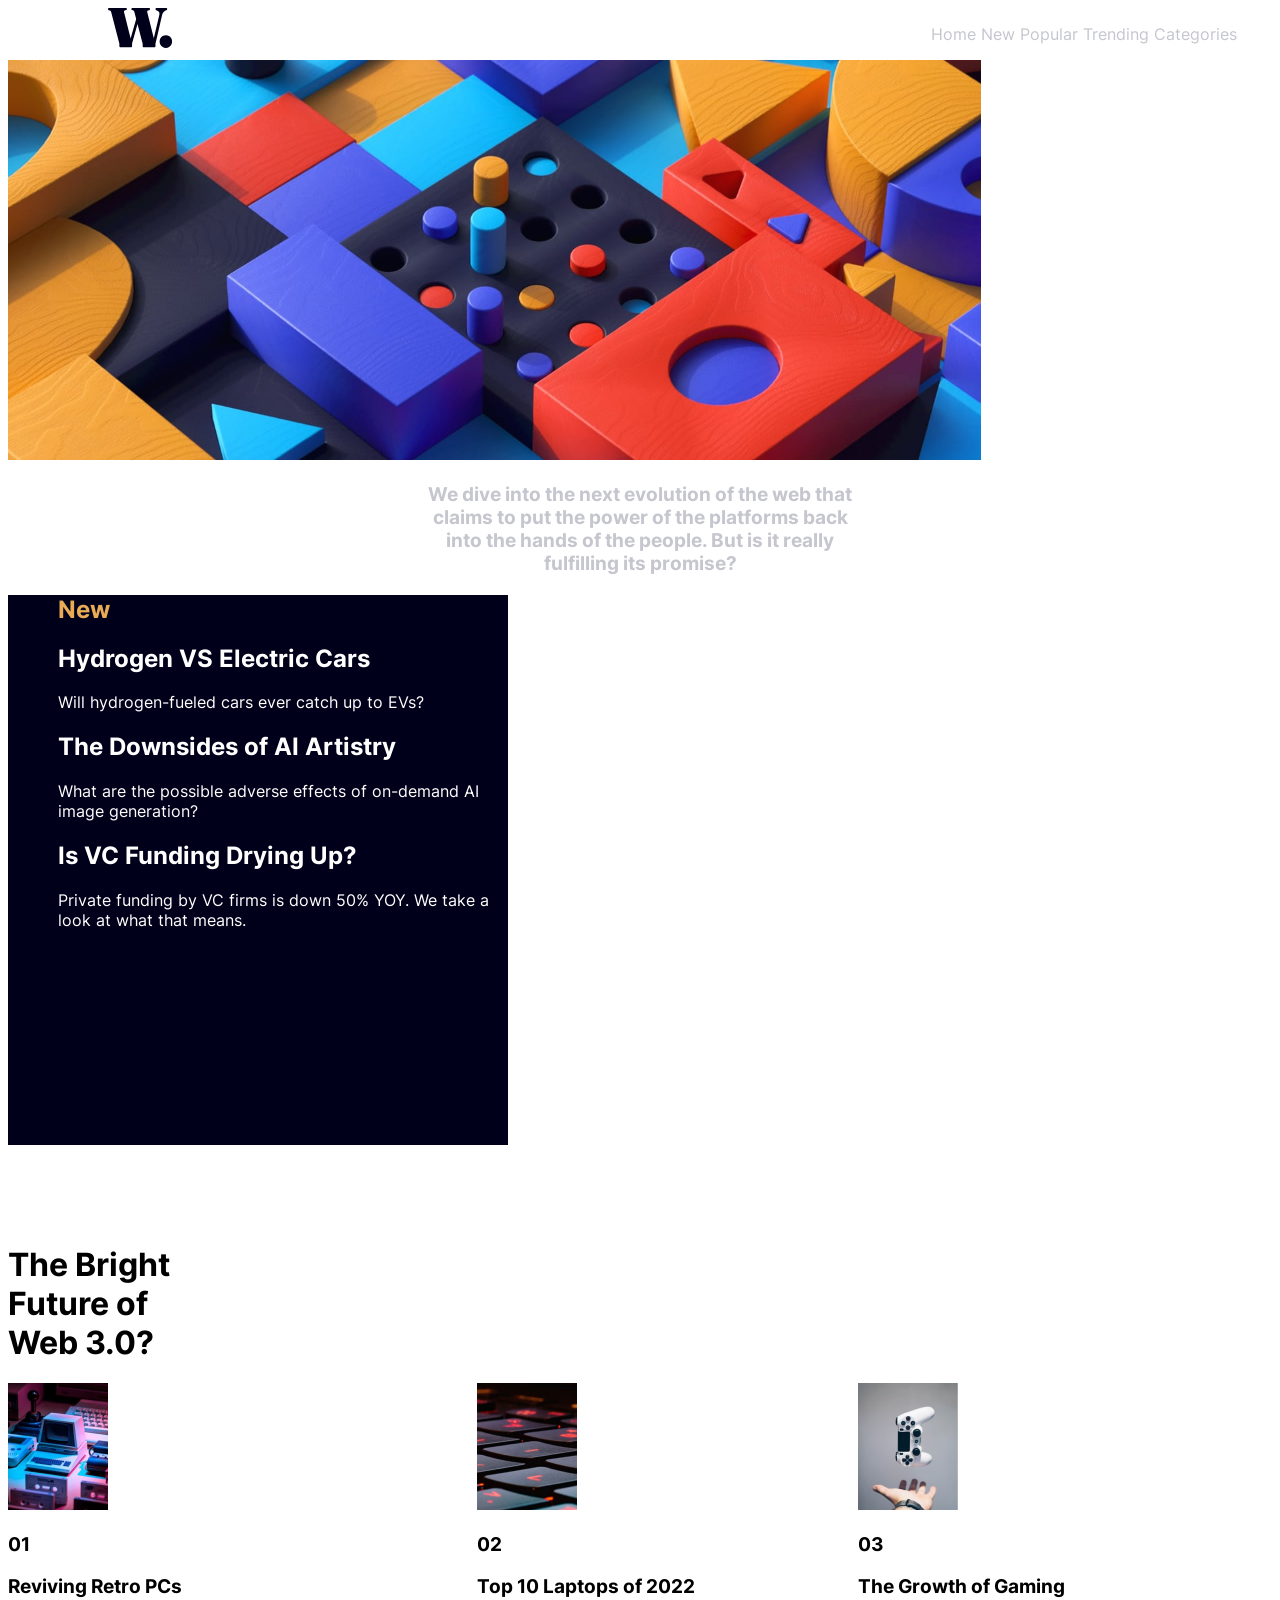
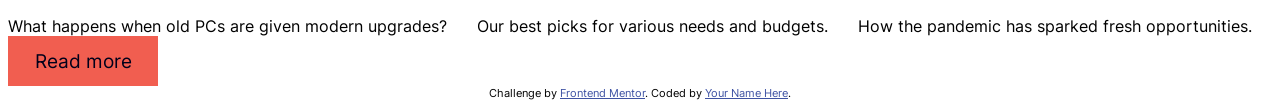
==== news-homepage-main/index.html @ b138e83d "first commit" ====
<!DOCTYPE html>
<html lang="en">
<head>
  <meta charset="UTF-8">
  <meta name="viewport" content="width=device-width, initial-scale=1.0"> <!-- displays site properly based on user's device -->

  <link rel="icon" type="image/png" sizes="32x32" href="./assets/images/favicon-32x32.png">
  <link rel="stylesheet" href="style.css" />
  
  <title>Frontend Mentor | News homepage</title>

  <!-- Feel free to remove these styles or customise in your own stylesheet 👍 -->
  <style>
    .attribution { font-size: 0.6875rem; text-align: center; }
    .attribution a { color: hsl(228, 45%, 44%); }
  </style>
</head>
<body>
<header id="main">
 <div id="logo"><img src="./assets/images/logo.svg"/>
</div>
<p>
  Home
  New
  Popular
  Trending
  Categories
  </p> 
</header>
 <img src="./assets/images/image-web-3-desktop.jpg" height="400">
<section id="dive">
 <h3>We dive into the next evolution of the web that<br /> claims to put the power of the platforms back <br/>into the hands of the people. 
  But is it really<br/> fulfilling its promise?</h3> 
</section>
 
<section id="info">
 <h1 style="color:  hsl(35, 77%, 62%);">New </h1> 

  <h2>Hydrogen VS Electric Cars</h2>
  Will hydrogen-fueled cars ever catch up to EVs?

 <h2>The Downsides of AI Artistry</h2> 
  What are the possible adverse effects of on-demand AI image generation?

 <h2>Is VC Funding Drying Up?</h2> 
  Private funding by VC firms is down 50% YOY. We take a look at what that means.
</section>

<h1 id="bright">The Bright<br /> Future of<br />Web 3.0?
 </h1> 

<section class="bottom">
  <section id="01">
    <img src="./assets/images/image-retro-pcs.jpg" width="100">
 <h1> 01</h1>
 <h3>Reviving Retro PCs</h3> 
  What happens when old PCs are given modern upgrades?
</section>
<section id="02">
  <img src="./assets/images/image-top-laptops.jpg" width="100">
 <h1> 02</h1>
 <h3>Top 10 Laptops of 2022</h3> 
  Our best picks for various needs and budgets.
</section>
<section id="03">
  <img src="./assets/images/image-gaming-growth.jpg" width="100">
 <h1>03</h1> 
<h3>The Growth of Gaming</h3>  
  How the pandemic has sparked fresh opportunities.
  </section>
  </section>

<button id="button">Read more
 </button> 

  <footer class="attribution">
    Challenge by <a href="https://www.frontendmentor.io?ref=challenge">Frontend Mentor</a>. 
    Coded by <a href="#">Your Name Here</a>.
  </footer>
</body>
</html>
---- news-homepage-main/style.css ----
body{
    font-family: 'Inter-VariableFont_slnt,wght';
}


#main{
    display:flex;
    text-align: end;
    color:hsl(233, 8%, 79%);
}
#main p{
    margin-left:60%;
}
#logo{
    text-align: start;
    display:block;
    margin-left: 100px;
}
#bright{
    display:block;
    margin-top: 100px;
}
#info{
    display:block;
    background-color:hsl(240, 100%, 5%) ;
    color:white;
    width:450px;
    height:550px;
    padding-left: 50px;
}
#dive{
    display:block;
    text-align: center;
    color:hsl(233, 8%, 79%) ;
}
#button{
    font-family:'Inter-VariableFont_slnt,wght';
    font-size: larger;
    background-color:  hsl(5, 85%, 63%);
    color: hsl(240, 100%, 5%);
    border:0px;
    width:150px;
    height: 50px;
    justify-content: center;
}
.bottom{
    display: flex;
    gap:30px;
    
}
@font-face {
    font-family:'Inter-VariableFont_slnt,wght' ;
    src: url(./assets/fonts/Inter-VariableFont_slnt\,wght.ttf);
    font-style: normal;
}
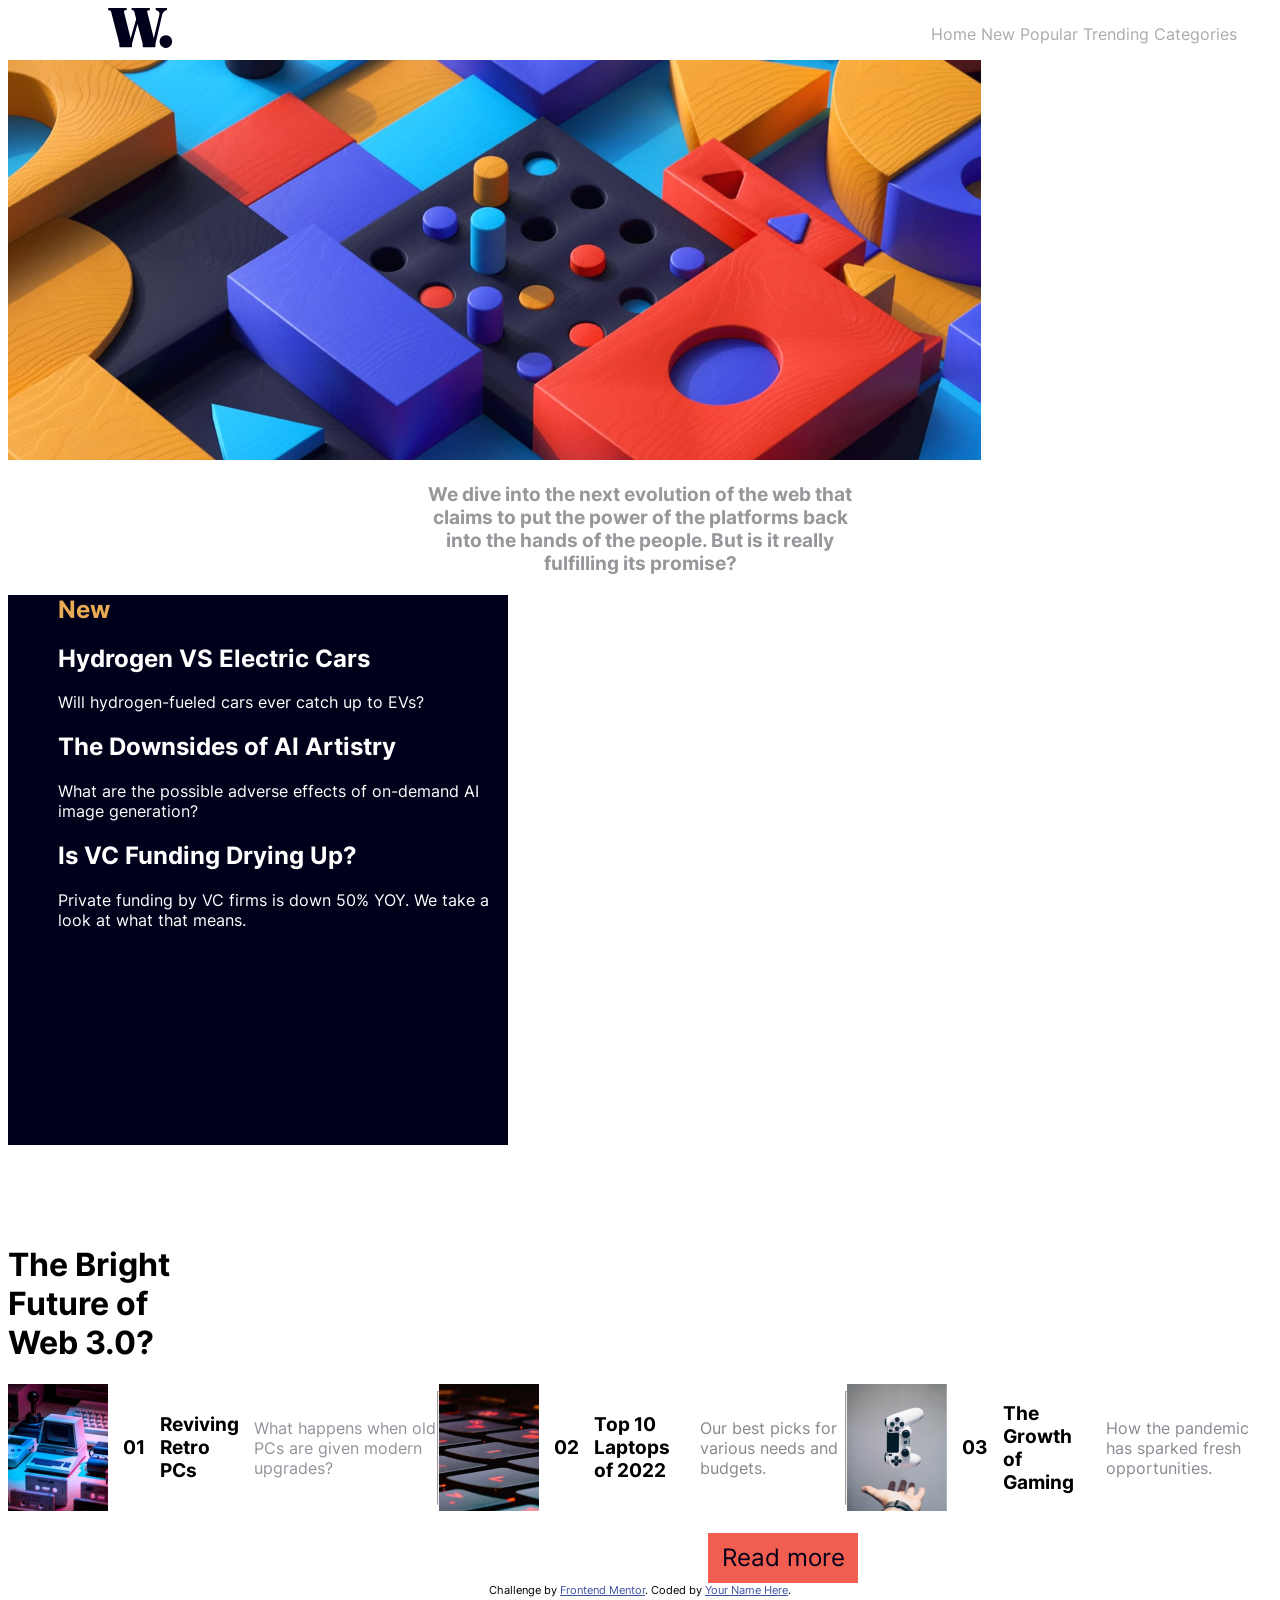
==== commit 83cf1a78: "more" ====
--- a/news-homepage-main/index.html
+++ b/news-homepage-main/index.html
@@ -50,24 +50,28 @@
  </h1> 
 
 <section class="bottom">
-  <section id="01">
+  <section id="one">
     <img src="./assets/images/image-retro-pcs.jpg" width="100">
  <h1> 01</h1>
  <h3>Reviving Retro PCs</h3> 
-  What happens when old PCs are given modern upgrades?
+ 
+  <p style="color:hsl(240, 4%, 59%)  ;">What happens when old PCs are given modern upgrades?</p>
 </section>
-<section id="02">
+<hr>
+<section id="two">
   <img src="./assets/images/image-top-laptops.jpg" width="100">
  <h1> 02</h1>
  <h3>Top 10 Laptops of 2022</h3> 
-  Our best picks for various needs and budgets.
+<p style="color:hsl(0, 0%, 53%)  ;">Our best picks for various needs and budgets.</p>  
 </section>
-<section id="03">
+<hr>
+<section id="three">
   <img src="./assets/images/image-gaming-growth.jpg" width="100">
  <h1>03</h1> 
 <h3>The Growth of Gaming</h3>  
-  How the pandemic has sparked fresh opportunities.
+<p style="color:hsl(240, 4%, 56%)  ;">How the pandemic has sparked fresh opportunities.</p>  
   </section>
+
   </section>
 
 <button id="button">Read more
--- a/news-homepage-main/style.css
+++ b/news-homepage-main/style.css
@@ -6,7 +6,7 @@
 #main{
     display:flex;
     text-align: end;
-    color:hsl(233, 8%, 79%);
+    color:hsl(240, 3%, 68%);
 }
 #main p{
     margin-left:60%;
@@ -31,22 +31,38 @@
 #dive{
     display:block;
     text-align: center;
-    color:hsl(233, 8%, 79%) ;
+    color:hsl(225, 2%, 60%) ;
 }
 #button{
     font-family:'Inter-VariableFont_slnt,wght';
-    font-size: larger;
+    font-size:x-large;
     background-color:  hsl(5, 85%, 63%);
     color: hsl(240, 100%, 5%);
     border:0px;
     width:150px;
     height: 50px;
     justify-content: center;
+    display:block;
+    margin-top: 20px;
+    margin-left:700px;
 }
 .bottom{
     display: flex;
-    gap:30px;
-    
+}
+#one{
+    display:flex;
+    align-items: center; 
+     gap: 15px;
+}
+#two{
+    display: flex;
+    align-items: center; 
+     gap: 15px;
+}
+#three{
+    display: flex;
+    align-items: center; 
+     gap: 15px;
 }
 @font-face {
     font-family:'Inter-VariableFont_slnt,wght' ;
